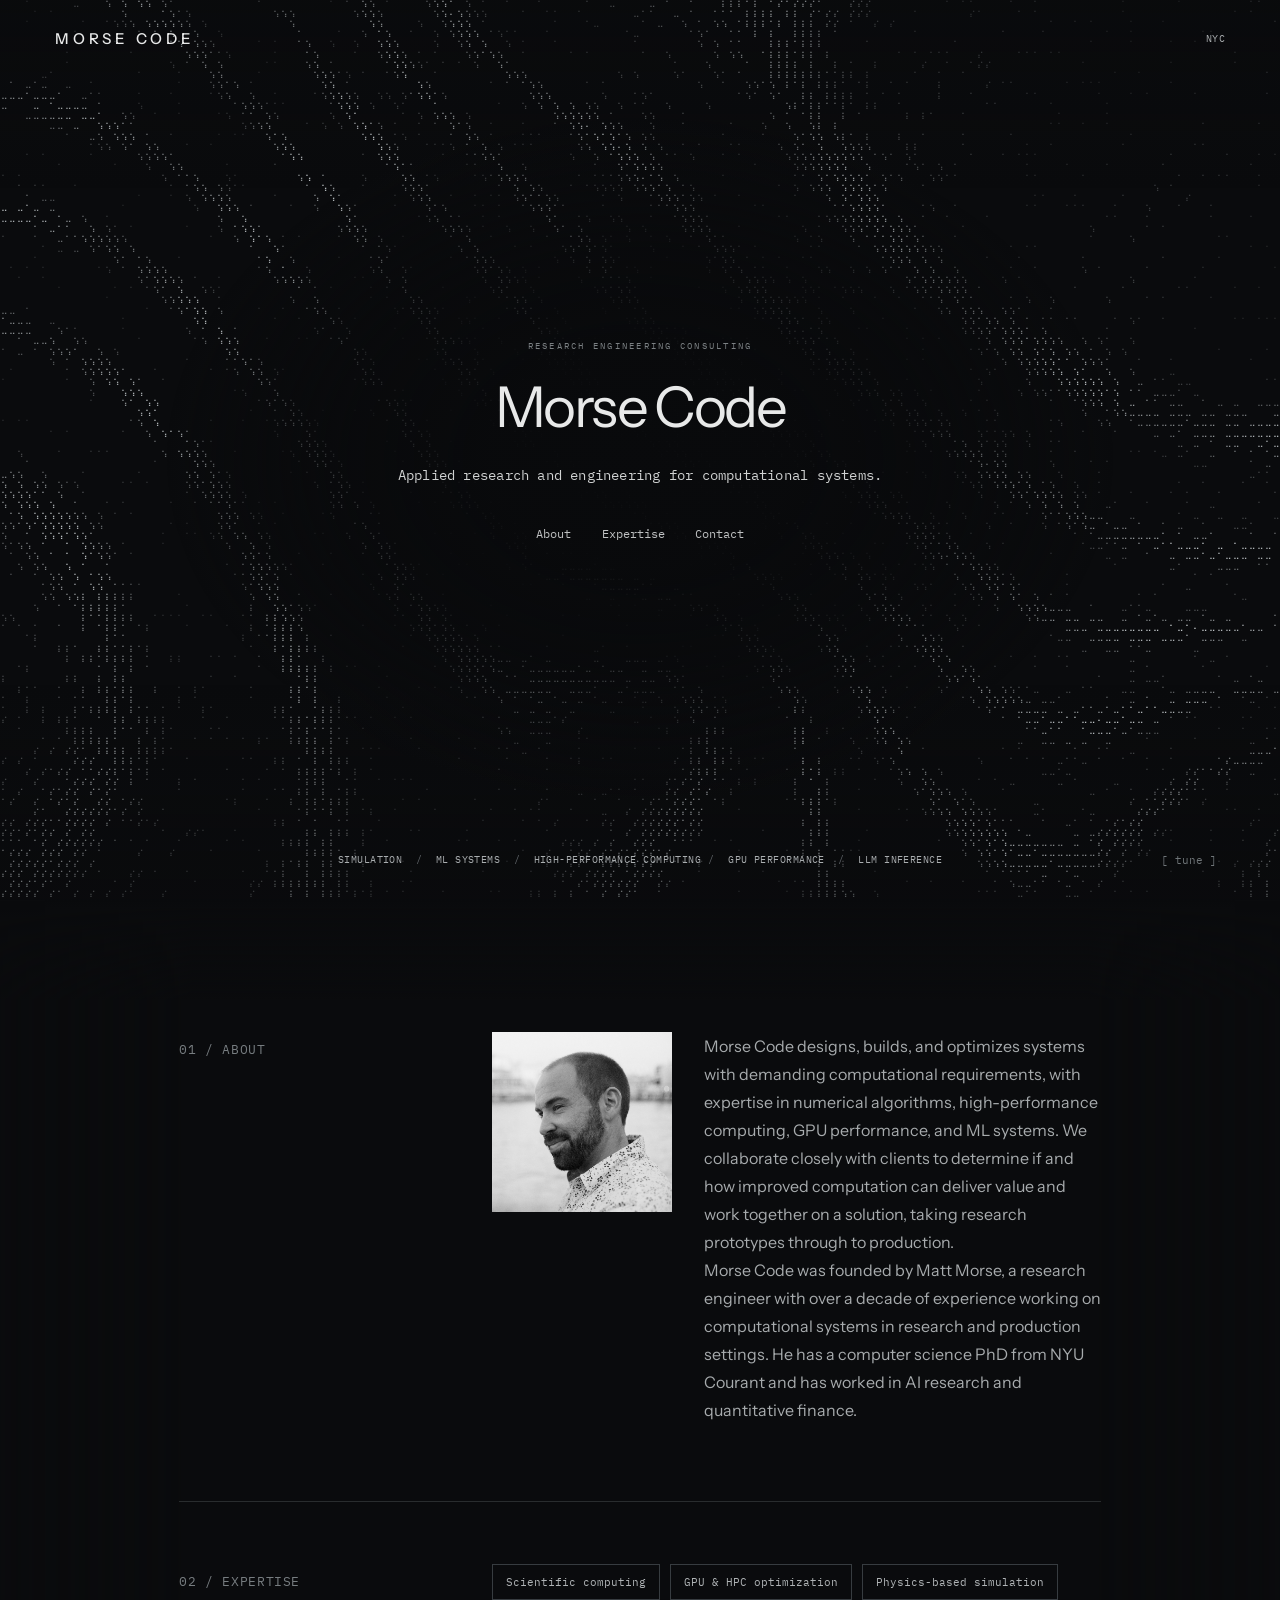
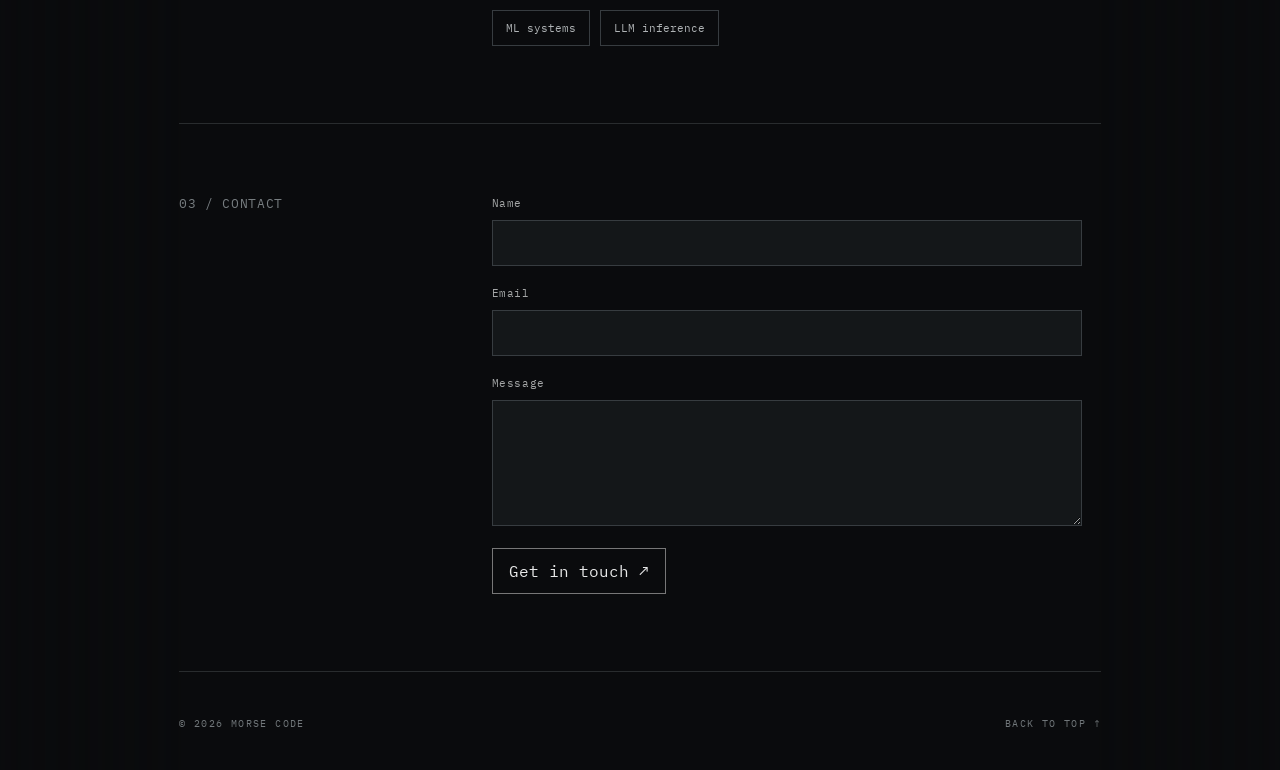
==== index.html @ 9d0ff8ba "init commit" ====
<!doctype html>
<html lang="en">
<head>
  <meta charset="utf-8">
  <meta name="viewport" content="width=device-width, initial-scale=1">
  <meta name="theme-color" content="#0a0b0d">
  <meta name="description" content="Morse Code">
  <title>Morse Code</title>
  <link rel="preconnect" href="https://fonts.googleapis.com">
  <link rel="preconnect" href="https://fonts.gstatic.com" crossorigin>
  <link href="https://fonts.googleapis.com/css2?family=IBM+Plex+Mono:wght@400;500&family=Instrument+Sans:wght@400;500&display=swap" rel="stylesheet">
  <link rel="stylesheet" href="assets/style.css">
  <script src="assets/ascii-flow.js" defer></script>
  <script src="assets/navigation.js" defer></script>
</head>
<body>
  <main>
    <canvas id="ascii-flow" aria-hidden="true"></canvas>
    <header class="topbar">
      <a class="wordmark" href="#top" aria-label="Morse Code"><span class="wordmark-full">MORSE CODE</span><span class="wordmark-short" aria-hidden="true">MC</span></a>
      <span class="location"> NYC  </span>
    </header>
    <section class="hero" id="top" aria-label="Morse Code home">
      <div class="hero-shade" aria-hidden="true"></div>
      <div class="hero-center">
        <div class="eyebrow">RESEARCH ENGINEERING CONSULTING</div>
        <h1>Morse Code</h1>
        <p>Applied research and engineering for computational systems.</p>
        <div class="nav-slot"><nav class="hero-nav" aria-label="Main navigation">
          <a href="#about">About</a>
          <a href="#expertise">Expertise</a>
          <a href="#contact">Contact</a>
        </nav></div>
      </div>
      <div class="hero-bottom">
        <span class="hero-bottom-text">SIMULATION <span>/</span> ML SYSTEMS 
            <span>/</span> HIGH-PERFORMANCE COMPUTING<span>/</span> GPU
            PERFORMANCE <span>/</span> LLM INFERENCE </span>
        <button class="settings-toggle" id="settings-toggle" type="button" aria-controls="flow-settings" aria-expanded="false" aria-label="Customize animation">[ tune ]</button>
      </div>
      <aside class="settings" id="flow-settings" hidden aria-label="Animation settings">
        <div class="settings-head"><span>PARAMETERS</span><button type="button" id="settings-close" aria-label="Close settings">×</button></div>
        <label>Density <input id="density" type="range" min="0.3" max="1" step="0.05" value="1"></label>
        <label>Speed <input id="speed" type="range" min="0" max="2.5" step="0.1" value="0.9"></label>
        <label>Contrast <input id="contrast" type="range" min="0.4" max="1.8" step="0.1" value="1.1"></label>
        <label>Cell size <input id="cell-size" type="range" min="8" max="19" step="1" value="8"></label>
        <button class="settings-reset" type="button" id="settings-reset">Reset defaults</button>
      </aside>
    </section>

    <div class="content">
      <section class="content-section" id="about">
        <div class="section-index">01 / ABOUT</div>
        <div class="about-content">
          <img class="about-photo" src="assets/IMG_7049.jpg" alt="Portrait of Matt Morse">
          <div><p>Morse Code designs, builds, and optimizes systems with demanding computational requirements, with expertise in numerical algorithms, high-performance computing, GPU performance, and ML systems. 
              We collaborate closely with clients to determine if and how improved computation can deliver value and work together on a solution, taking research prototypes through to production.</p>
              <p>Morse Code was founded by Matt Morse, a research engineer with over a decade of experience working on computational systems in research and production settings. 
              He has a computer science PhD from NYU Courant and has worked in AI research and quantitative finance.</p></div>
        </div>
      </section>
      <section class="content-section" id="expertise">
        <div class="section-index">02 / EXPERTISE</div>
        <div><div class="pill-list"><span>Scientific computing</span><span>GPU &amp; HPC optimization</span><span>Physics-based simulation</span><span>ML systems</span><span>LLM inference</span></div></div>
      </section>
      <section class="content-section" id="contact">
        <div class="section-index">03 / CONTACT</div>
        <div>
          <form class="contact-form" action="mailto:hello@morsecode.sh" method="post" enctype="text/plain">
            <label for="contact-name">Name</label>
            <input id="contact-name" name="name" autocomplete="name" required>
            <label for="contact-email">Email</label>
            <input id="contact-email" name="email" type="email" autocomplete="email" required>
            <label for="contact-message">Message</label>
            <textarea id="contact-message" name="message" rows="5" required></textarea>
            <button type="submit">Get in touch ↗</button>
          </form>
        </div>
      </section>
      <footer><span>© 2026 MORSE CODE</span><a href="#top">BACK TO TOP ↑</a></footer>
    </div>
  </main>
</body>
</html>
---- assets/style.css ----
:root{color-scheme:dark;--bg:#0a0b0d;--fg:#e8e9e9;--muted:#a5a7a7;--dim:#777b7e;--line:#292c2e;--mono:'IBM Plex Mono','SFMono-Regular',Consolas,'Liberation Mono',Menlo,monospace;--sans:'Instrument Sans',Arial,Helvetica,sans-serif}
*{box-sizing:border-box}html{scroll-behavior:smooth}body{margin:0;background:var(--bg);color:var(--fg);font-family:var(--mono);-webkit-font-smoothing:antialiased}a{color:inherit;text-decoration:none}button,input{font:inherit}a:focus-visible,button:focus-visible,input:focus-visible{outline:2px solid #fff;outline-offset:4px}
main{position:relative;isolation:isolate}
.hero{position:relative;min-height:670px;height:100svh;overflow:hidden;isolation:isolate;display:flex;flex-direction:column;justify-content:space-between}
#ascii-flow{position:fixed;inset:0;display:block;width:100%;height:100%;z-index:-1}
.hero-shade{pointer-events:none;position:absolute;inset:0;z-index:-1;background:radial-gradient(ellipse max(37vw, min(75vw, calc(334px - 10.7vw))) min(clamp(240px, 38svh, 380px), clamp(240px, 30vw, 380px)) at 50% 51%,rgba(9,10,12,.99) 0%,rgba(9,10,12,.97) 32%,rgba(9,10,12,.75) 61%,rgba(9,10,12,0) 100%),linear-gradient(to bottom,rgba(9,10,12,.25),transparent 21%,transparent 76%,rgba(9,10,12,.3))}
.topbar,.hero-bottom{padding:29px clamp(24px,4.3vw,76px);display:flex;justify-content:space-between;align-items:center;gap:24px;position:relative;z-index:2}.topbar{position:fixed;top:0;left:0;right:0;z-index:20;transition:background .2s}.topbar.nav-docked{background:rgba(10,11,13,.94)}
.wordmark{font-family:var(--sans);font-size:clamp(12px,calc(5px + 1vw),15px);letter-spacing:.25em;font-weight:500;white-space:nowrap}
.wordmark-short{display:none}
.location,.hero-bottom-text{font-size:10px;letter-spacing:.045em;color:#aaaeb0}.location{font-size:clamp(8px,calc(3.33px + .667vw),10px)}.sep,.hero-bottom-text span{color:#62676b;padding:0 7px}
.hero-center{position:absolute;left:0;right:0;top:49%;transform:translateY(-50%);z-index:1;text-align:center;padding:0 22px}.eyebrow{font-size:9px;letter-spacing:.25em;color:#7b8083;margin-bottom:27px}
h1{font-family:var(--sans);font-size:clamp(44px,4.4vw,72px);letter-spacing:-.045em;font-weight:300;line-height:1.03;margin:0 0 27px}.hero-center p{max-width:min(600px, max(44.4vw, min(90vw, calc(400.8px - 12.84vw))));margin:0 auto;font-size:clamp(14px,1.05vw,17px);letter-spacing:.015em;color:#d0d2d2;line-height:1.8}
.nav-slot{margin-top:38px;min-height:14px}.hero-nav{display:flex;justify-content:center;gap:clamp(22px,2.4vw,40px)}.topbar .hero-nav{position:absolute;left:50%;top:50%;transform:translate(-50%,-50%);white-space:nowrap}.hero-nav a{color:#bfc1c2;font-size:12px;transition:color .18s}.hero-nav a:hover,.email-link:hover{color:white}
.hero-bottom{justify-content:center;min-height:81px;margin-top:auto}.settings-toggle{position:absolute;right:clamp(24px,4.3vw,76px);border:0;background:none;color:#6f7578;font-size:11px;cursor:pointer;padding:8px}.settings-toggle:hover{color:#ddd}
.settings{position:absolute;right:clamp(24px,4.3vw,76px);bottom:81px;width:264px;padding:22px;background:#141719ee;border:1px solid #3a3e41;z-index:10;box-shadow:0 12px 50px #0009;backdrop-filter:blur(12px)}.settings[hidden]{display:none}.settings-head{display:flex;justify-content:space-between;align-items:center;margin-bottom:24px;font-size:11px;letter-spacing:.12em}.settings-head button{border:0;background:none;color:#eee;font-size:22px;cursor:pointer}.settings label{display:flex;justify-content:space-between;align-items:center;gap:20px;margin:16px 0;color:#c7c9ca;font-size:11px}.settings input{width:112px;accent-color:#b3b6b7}.settings-reset{margin-top:10px;background:transparent;border:1px solid #565c60;padding:9px 14px;color:#b9bcbc;font-size:10px;cursor:pointer}
.content{position:relative;isolation:isolate;max-width:1050px;margin:0 auto;padding:70px clamp(24px,5vw,80px) 22px}.content::before{content:"";position:absolute;z-index:-1;top:0;bottom:0;left:50%;width:100vw;transform:translateX(-50%);pointer-events:none;background:linear-gradient(to bottom,transparent,#0a0b0d 100px) center/100% 100% no-repeat;mask-image:linear-gradient(to right,rgba(0,0,0,.35),#000 15%,#000 85%,rgba(0,0,0,.35))}.content-section{display:grid;grid-template-columns:minmax(120px,1fr) 2.3fr;gap:48px;padding:62px 0 77px;border-bottom:1px solid var(--line);scroll-margin-top:90px}.section-index{font-size:13px;color:#777d80;letter-spacing:.05em;padding-top:9px}.content h2{font-family:var(--sans);font-weight:400;font-size:clamp(27px,3vw,40px);letter-spacing:-.025em;line-height:1.15;margin:0 0 25px}.content p{font-family:var(--sans);font-size:16px;color:#a7abad;line-height:1.75;max-width:590px;margin:0}.pill-list{display:flex;gap:10px;flex-wrap:wrap;max-width:620px}.pill-list span{padding:10px 13px;border:1px solid #373c40;color:#afb3b5;font-size:11px}.email-link{color:#e8eaeb;border-bottom:1px solid #777;padding-bottom:4px}.content .placeholder-note{font-family:var(--mono);font-size:10px;color:#676c6e;margin-top:18px}.content footer{display:flex;justify-content:space-between;gap:20px;padding:45px 0 18px;font-size:10px;letter-spacing:.14em;color:#71777a}
.about-content{display:grid;grid-template-columns:minmax(120px,180px) minmax(0,1fr);gap:32px;align-items:start}.about-photo{display:block;width:100%;aspect-ratio:1;object-fit:cover}.about-photo-placeholder{display:grid;place-items:center;border:1px solid var(--line);color:var(--dim);font-size:10px;letter-spacing:.14em}
.contact-form{display:grid;gap:10px;max-width:590px}.contact-form label{margin-top:10px;color:var(--muted);font-size:11px;letter-spacing:.05em}.contact-form input,.contact-form textarea{width:100%;padding:12px;border:1px solid #373c40;background:#141719;color:var(--fg);font:inherit}.contact-form textarea{resize:vertical}.contact-form input:focus-visible,.contact-form textarea:focus-visible{outline:2px solid #fff;outline-offset:4px}.contact-form button{justify-self:start;margin-top:12px;padding:12px 16px;border:1px solid #777;background:transparent;color:var(--fg);cursor:pointer}.contact-form button:hover{border-color:#fff;color:#fff}.contact-form .placeholder-note{margin-top:0}
@media(max-width:700px){.content::before{mask-image:none;background:linear-gradient(to bottom,transparent,rgba(10,11,13,.96) 100px)}.about-content{grid-template-columns:1fr}.about-photo{max-width:180px;justify-self:center}.hero{min-height:590px}.topbar{padding-top:25px}.location{text-align:right}.topbar.nav-docked .location{display:none}.topbar.nav-docked .hero-nav{position:static;transform:none;margin-left:auto;flex-wrap:nowrap}.topbar.nav-docked{gap:12px}.eyebrow{font-size:8px;letter-spacing:.13em}h1{font-size:clamp(42px,10vw,44px)}.hero-center p{font-size:12px}.hero-nav{gap:18px;flex-wrap:wrap}.hero-nav a{font-size:11px}.hero-bottom{padding-bottom:24px}.hero-bottom-text{max-width:260px;text-align:center;line-height:1.8;font-size:8px}.settings-toggle{right:15px;bottom:19px}.settings{right:17px;bottom:75px}.content-section{grid-template-columns:1fr;gap:25px;padding:52px 0}.content{padding-top:15px}.content p{font-size:15px}}
@media(max-width:500px){.wordmark{position:relative;max-width:140px;overflow:hidden;transition:max-width .3s ease}.wordmark-full{display:block;transition:opacity .2s ease}.wordmark-short{display:block;position:absolute;left:0;top:0;opacity:0;transition:opacity .2s ease}.topbar.nav-docked .wordmark{max-width:25px}.topbar.nav-docked .wordmark-full{opacity:0}.topbar.nav-docked .wordmark-short{opacity:1}}
@media(prefers-reduced-motion:reduce){html{scroll-behavior:auto}.wordmark,.wordmark-full,.wordmark-short{transition:none}}
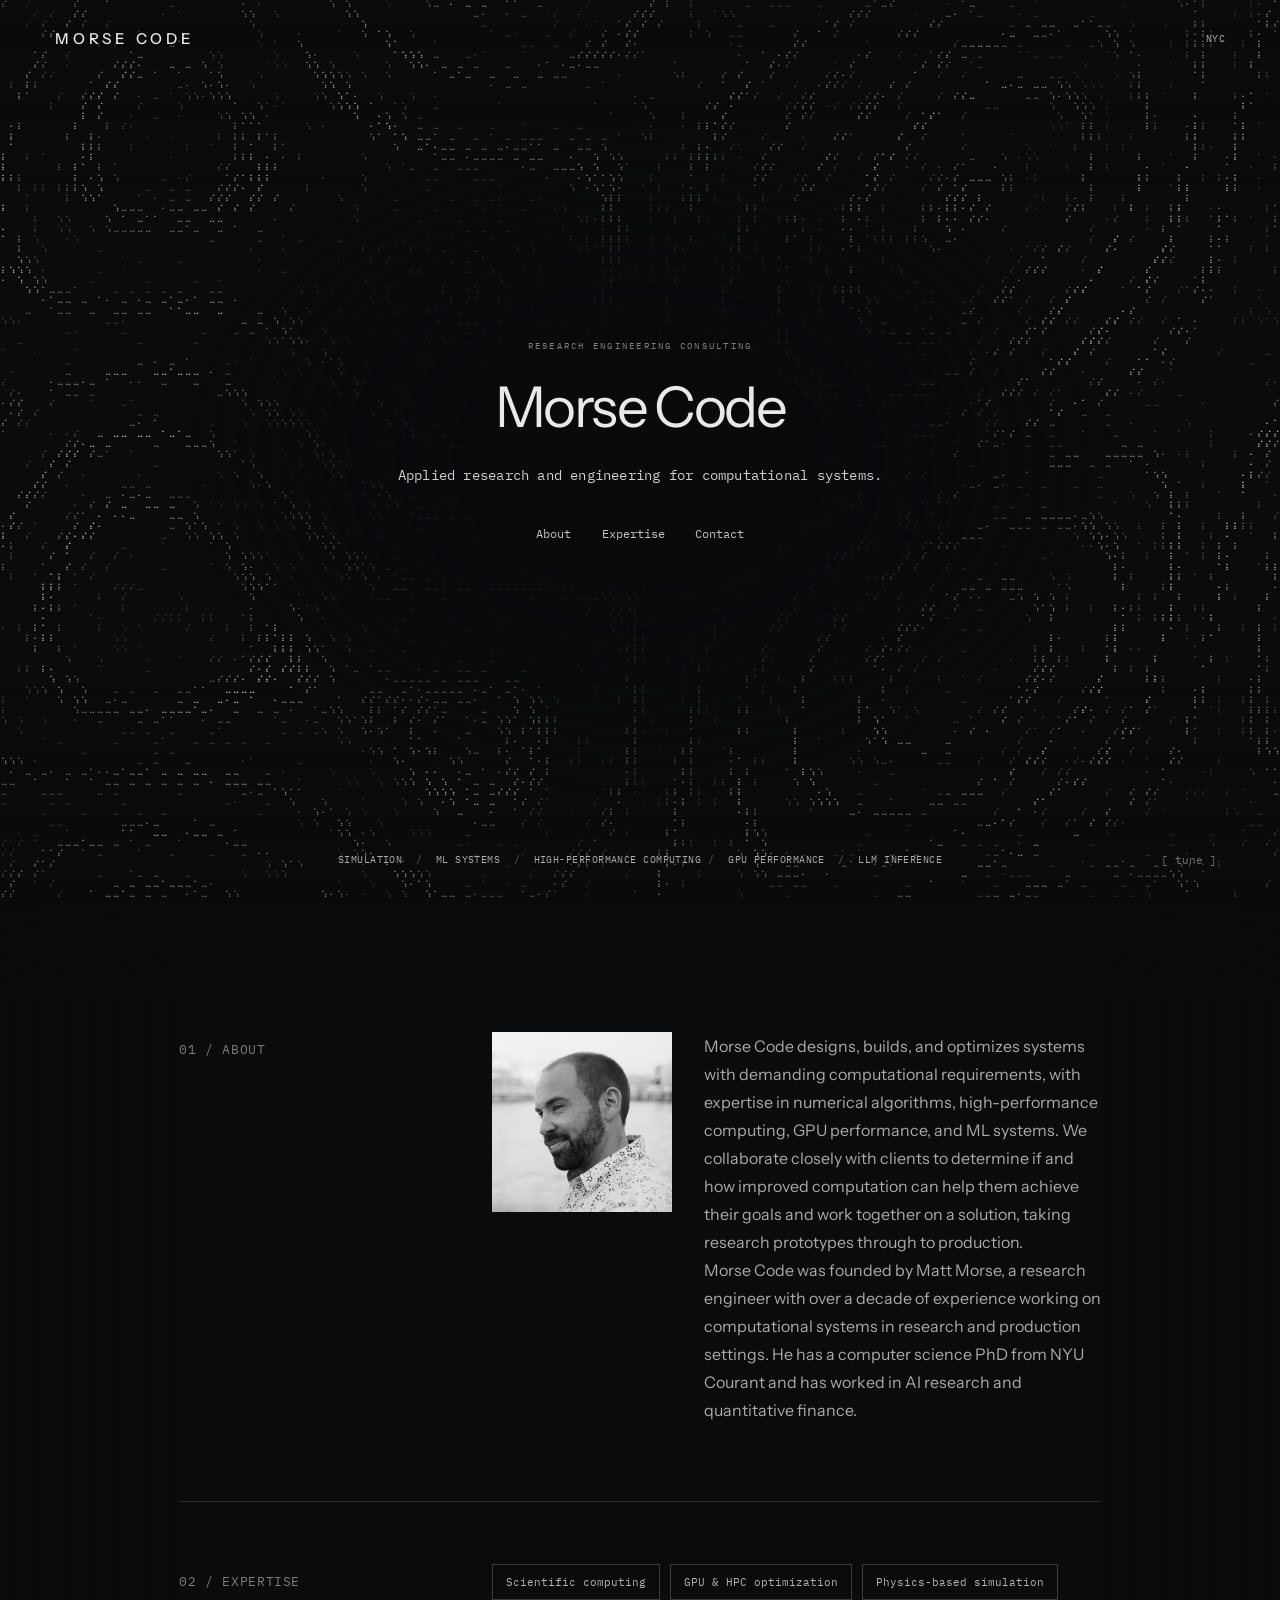
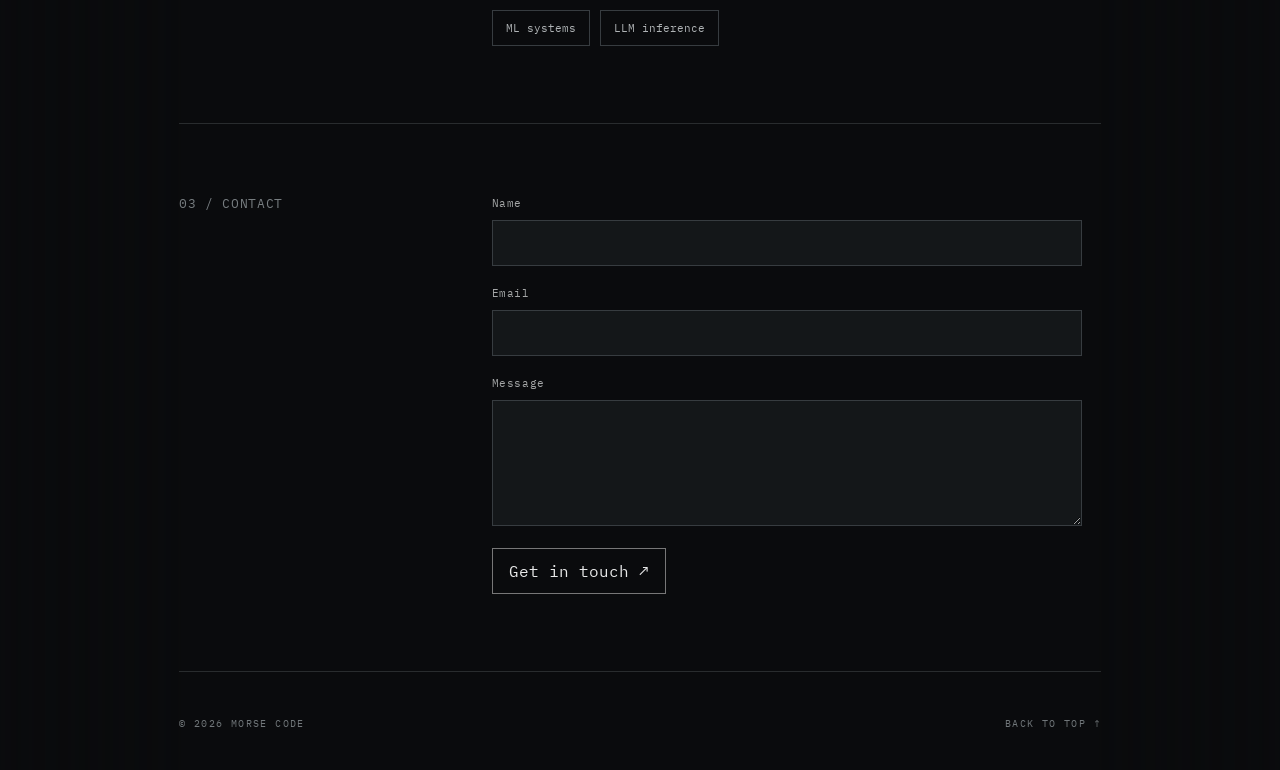
==== commit 80f74db4: "migrate forced flow to full fluid solve" ====
--- a/index.html
+++ b/index.html
@@ -10,7 +10,7 @@
   <link rel="preconnect" href="https://fonts.gstatic.com" crossorigin>
   <link href="https://fonts.googleapis.com/css2?family=IBM+Plex+Mono:wght@400;500&family=Instrument+Sans:wght@400;500&display=swap" rel="stylesheet">
   <link rel="stylesheet" href="assets/style.css">
-  <script src="assets/ascii-flow.js" defer></script>
+  <script src="assets/ascii-flow-fluid.js" defer></script>
   <script src="assets/navigation.js" defer></script>
 </head>
 <body>
@@ -40,8 +40,8 @@
       </div>
       <aside class="settings" id="flow-settings" hidden aria-label="Animation settings">
         <div class="settings-head"><span>PARAMETERS</span><button type="button" id="settings-close" aria-label="Close settings">×</button></div>
-        <label>Density <input id="density" type="range" min="0.3" max="1" step="0.05" value="1"></label>
-        <label>Speed <input id="speed" type="range" min="0" max="2.5" step="0.1" value="0.9"></label>
+        <label>Density <input id="density" type="range" min="0.3" max="1" step="0.05" value=".8"></label>
+        <label>Speed <input id="speed" type="range" min="0" max="2.5" step="0.1" value="0.2"></label>
         <label>Contrast <input id="contrast" type="range" min="0.4" max="1.8" step="0.1" value="1.1"></label>
         <label>Cell size <input id="cell-size" type="range" min="8" max="19" step="1" value="8"></label>
         <button class="settings-reset" type="button" id="settings-reset">Reset defaults</button>
@@ -54,7 +54,7 @@
         <div class="about-content">
           <img class="about-photo" src="assets/IMG_7049.jpg" alt="Portrait of Matt Morse">
           <div><p>Morse Code designs, builds, and optimizes systems with demanding computational requirements, with expertise in numerical algorithms, high-performance computing, GPU performance, and ML systems. 
-              We collaborate closely with clients to determine if and how improved computation can deliver value and work together on a solution, taking research prototypes through to production.</p>
+              We collaborate closely with clients to determine if and how improved computation can help them achieve their goals and work together on a solution, taking research prototypes through to production.</p>
               <p>Morse Code was founded by Matt Morse, a research engineer with over a decade of experience working on computational systems in research and production settings. 
               He has a computer science PhD from NYU Courant and has worked in AI research and quantitative finance.</p></div>
         </div>
--- a/assets/style.css
+++ b/assets/style.css
@@ -12,7 +12,7 @@
 h1{font-family:var(--sans);font-size:clamp(44px,4.4vw,72px);letter-spacing:-.045em;font-weight:300;line-height:1.03;margin:0 0 27px}.hero-center p{max-width:min(600px, max(44.4vw, min(90vw, calc(400.8px - 12.84vw))));margin:0 auto;font-size:clamp(14px,1.05vw,17px);letter-spacing:.015em;color:#d0d2d2;line-height:1.8}
 .nav-slot{margin-top:38px;min-height:14px}.hero-nav{display:flex;justify-content:center;gap:clamp(22px,2.4vw,40px)}.topbar .hero-nav{position:absolute;left:50%;top:50%;transform:translate(-50%,-50%);white-space:nowrap}.hero-nav a{color:#bfc1c2;font-size:12px;transition:color .18s}.hero-nav a:hover,.email-link:hover{color:white}
 .hero-bottom{justify-content:center;min-height:81px;margin-top:auto}.settings-toggle{position:absolute;right:clamp(24px,4.3vw,76px);border:0;background:none;color:#6f7578;font-size:11px;cursor:pointer;padding:8px}.settings-toggle:hover{color:#ddd}
-.settings{position:absolute;right:clamp(24px,4.3vw,76px);bottom:81px;width:264px;padding:22px;background:#141719ee;border:1px solid #3a3e41;z-index:10;box-shadow:0 12px 50px #0009;backdrop-filter:blur(12px)}.settings[hidden]{display:none}.settings-head{display:flex;justify-content:space-between;align-items:center;margin-bottom:24px;font-size:11px;letter-spacing:.12em}.settings-head button{border:0;background:none;color:#eee;font-size:22px;cursor:pointer}.settings label{display:flex;justify-content:space-between;align-items:center;gap:20px;margin:16px 0;color:#c7c9ca;font-size:11px}.settings input{width:112px;accent-color:#b3b6b7}.settings-reset{margin-top:10px;background:transparent;border:1px solid #565c60;padding:9px 14px;color:#b9bcbc;font-size:10px;cursor:pointer}
+.settings{position:absolute;right:clamp(24px,4.3vw,76px);bottom:81px;width:264px;padding:22px;background:#141719ee;border:1px solid #3a3e41;z-index:10;box-shadow:0 12px 50px #0009;backdrop-filter:blur(12px)}.settings[hidden]{display:none}.settings-head{display:flex;justify-content:space-between;align-items:center;margin-bottom:24px;font-size:11px;letter-spacing:.12em}.settings-head button{border:0;background:none;color:#eee;font-size:22px;cursor:pointer}.settings label{display:flex;justify-content:space-between;align-items:center;gap:20px;margin:16px 0;color:#c7c9ca;font-size:11px}.settings input{width:112px;accent-color:#b3b6b7}.settings .flow-quality-note{margin:-8px 0 16px;color:#a5a7a7;font-size:10px;line-height:1.5}.settings-reset{margin-top:10px;background:transparent;border:1px solid #565c60;padding:9px 14px;color:#b9bcbc;font-size:10px;cursor:pointer}
 .content{position:relative;isolation:isolate;max-width:1050px;margin:0 auto;padding:70px clamp(24px,5vw,80px) 22px}.content::before{content:"";position:absolute;z-index:-1;top:0;bottom:0;left:50%;width:100vw;transform:translateX(-50%);pointer-events:none;background:linear-gradient(to bottom,transparent,#0a0b0d 100px) center/100% 100% no-repeat;mask-image:linear-gradient(to right,rgba(0,0,0,.35),#000 15%,#000 85%,rgba(0,0,0,.35))}.content-section{display:grid;grid-template-columns:minmax(120px,1fr) 2.3fr;gap:48px;padding:62px 0 77px;border-bottom:1px solid var(--line);scroll-margin-top:90px}.section-index{font-size:13px;color:#777d80;letter-spacing:.05em;padding-top:9px}.content h2{font-family:var(--sans);font-weight:400;font-size:clamp(27px,3vw,40px);letter-spacing:-.025em;line-height:1.15;margin:0 0 25px}.content p{font-family:var(--sans);font-size:16px;color:#a7abad;line-height:1.75;max-width:590px;margin:0}.pill-list{display:flex;gap:10px;flex-wrap:wrap;max-width:620px}.pill-list span{padding:10px 13px;border:1px solid #373c40;color:#afb3b5;font-size:11px}.email-link{color:#e8eaeb;border-bottom:1px solid #777;padding-bottom:4px}.content .placeholder-note{font-family:var(--mono);font-size:10px;color:#676c6e;margin-top:18px}.content footer{display:flex;justify-content:space-between;gap:20px;padding:45px 0 18px;font-size:10px;letter-spacing:.14em;color:#71777a}
 .about-content{display:grid;grid-template-columns:minmax(120px,180px) minmax(0,1fr);gap:32px;align-items:start}.about-photo{display:block;width:100%;aspect-ratio:1;object-fit:cover}.about-photo-placeholder{display:grid;place-items:center;border:1px solid var(--line);color:var(--dim);font-size:10px;letter-spacing:.14em}
 .contact-form{display:grid;gap:10px;max-width:590px}.contact-form label{margin-top:10px;color:var(--muted);font-size:11px;letter-spacing:.05em}.contact-form input,.contact-form textarea{width:100%;padding:12px;border:1px solid #373c40;background:#141719;color:var(--fg);font:inherit}.contact-form textarea{resize:vertical}.contact-form input:focus-visible,.contact-form textarea:focus-visible{outline:2px solid #fff;outline-offset:4px}.contact-form button{justify-self:start;margin-top:12px;padding:12px 16px;border:1px solid #777;background:transparent;color:var(--fg);cursor:pointer}.contact-form button:hover{border-color:#fff;color:#fff}.contact-form .placeholder-note{margin-top:0}
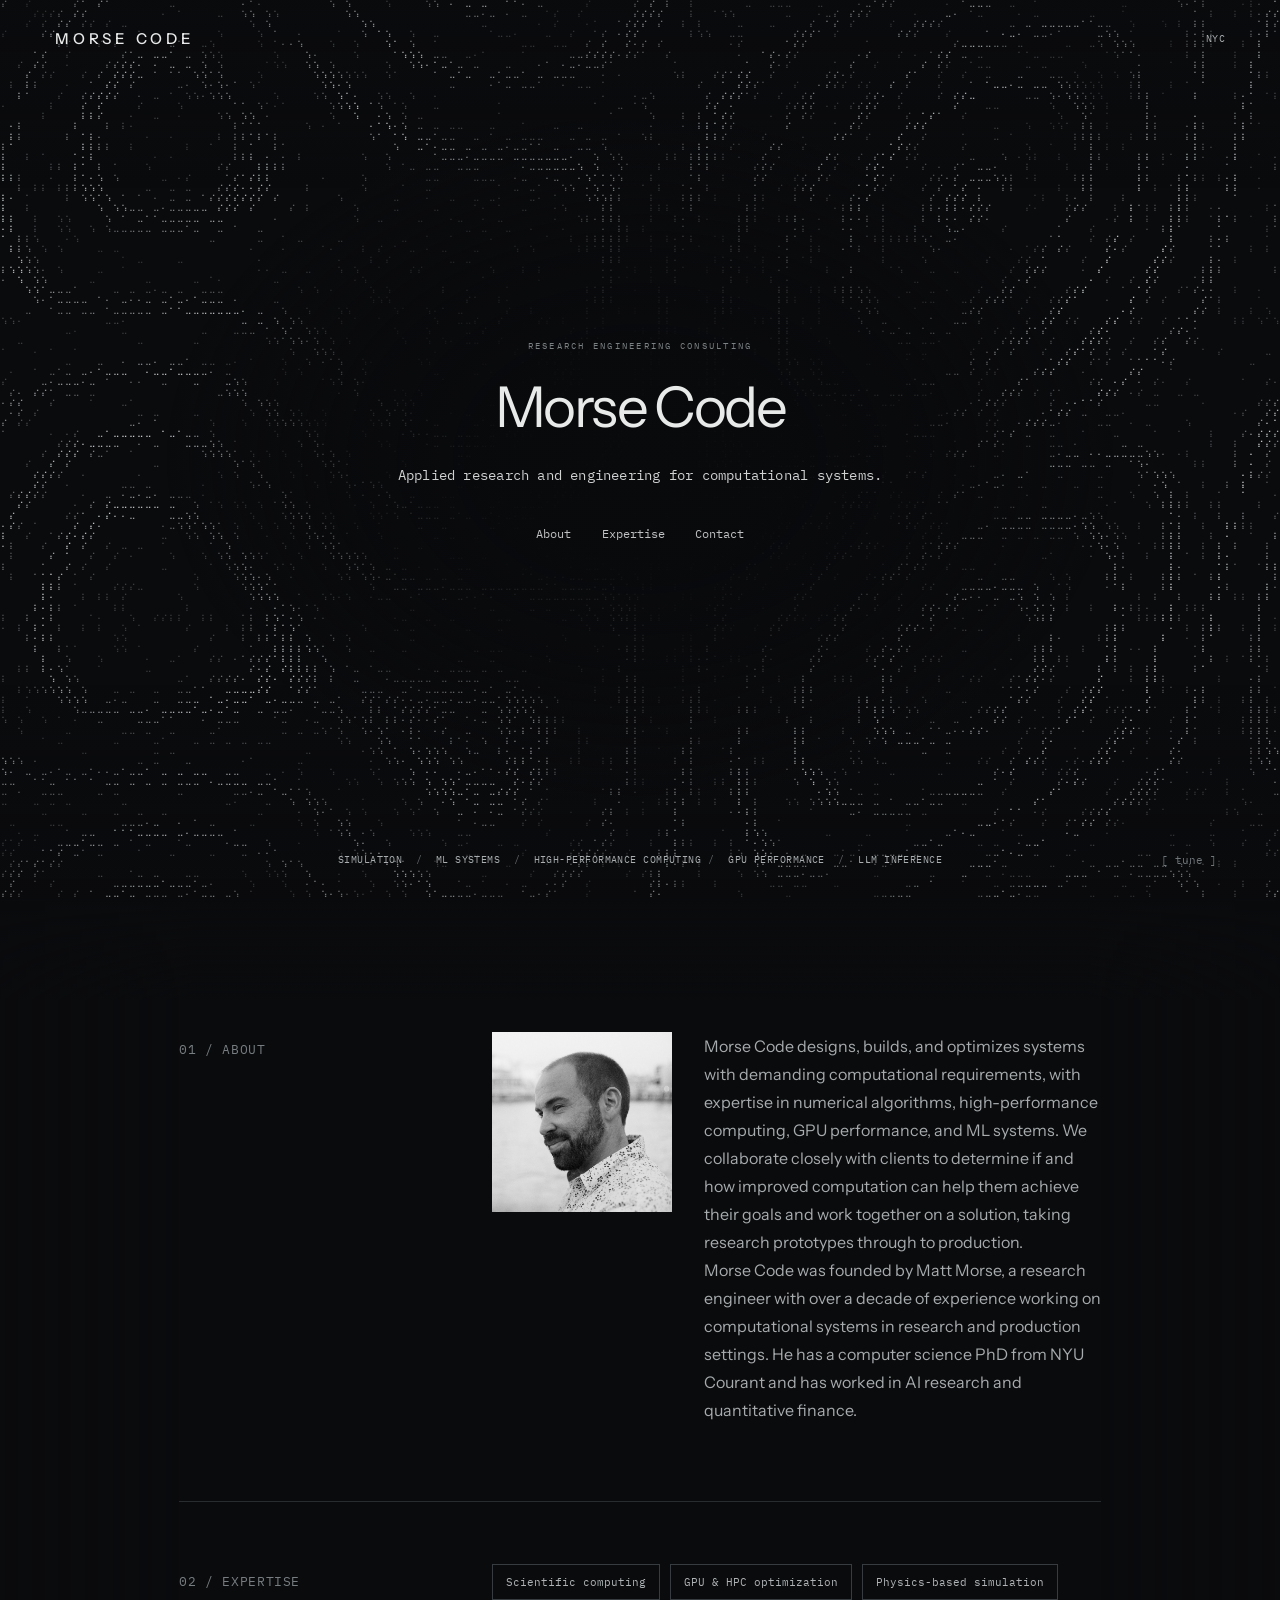
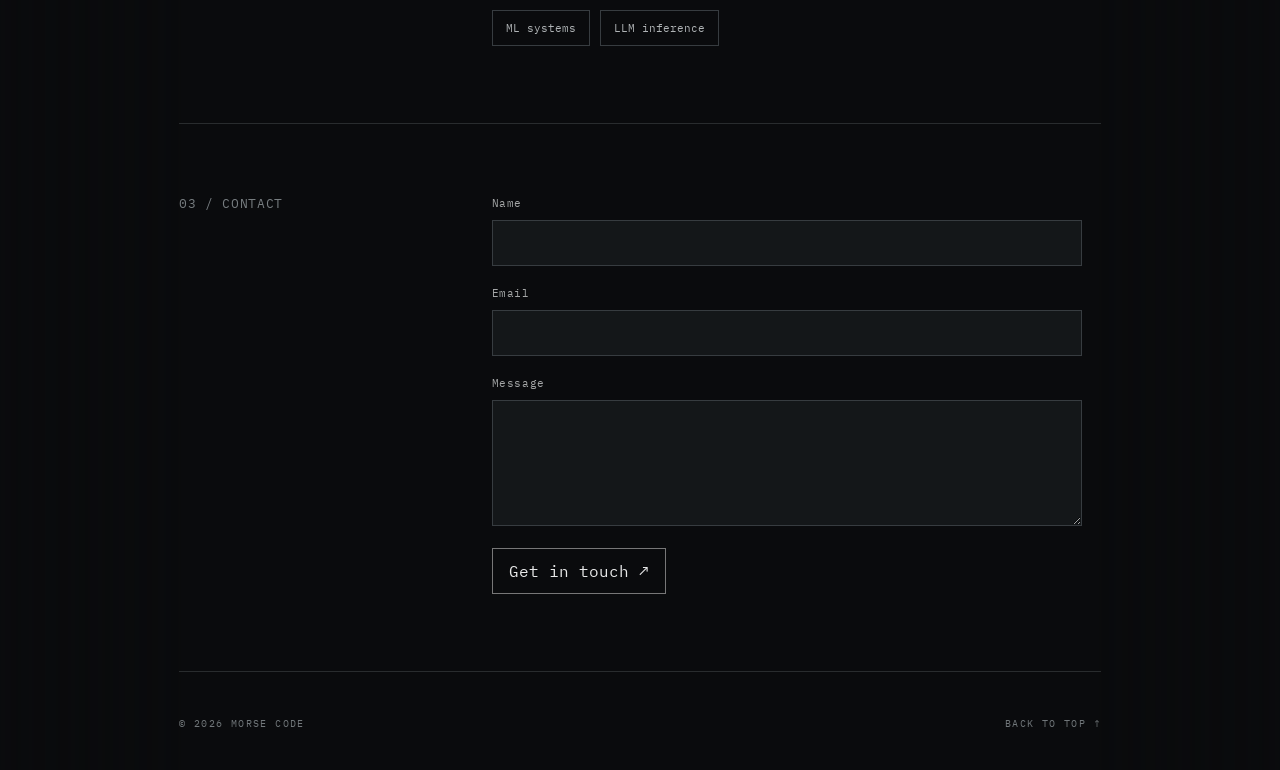
==== commit c6def9b7: "increase default density to 1" ====
--- a/index.html
+++ b/index.html
@@ -40,7 +40,7 @@
       </div>
       <aside class="settings" id="flow-settings" hidden aria-label="Animation settings">
         <div class="settings-head"><span>PARAMETERS</span><button type="button" id="settings-close" aria-label="Close settings">×</button></div>
-        <label>Density <input id="density" type="range" min="0.3" max="1" step="0.05" value=".8"></label>
+        <label>Density <input id="density" type="range" min="0.3" max="1" step="0.05" value="1"></label>
         <label>Speed <input id="speed" type="range" min="0" max="2.5" step="0.1" value="0.2"></label>
         <label>Contrast <input id="contrast" type="range" min="0.4" max="1.8" step="0.1" value="1.1"></label>
         <label>Cell size <input id="cell-size" type="range" min="8" max="19" step="1" value="8"></label>
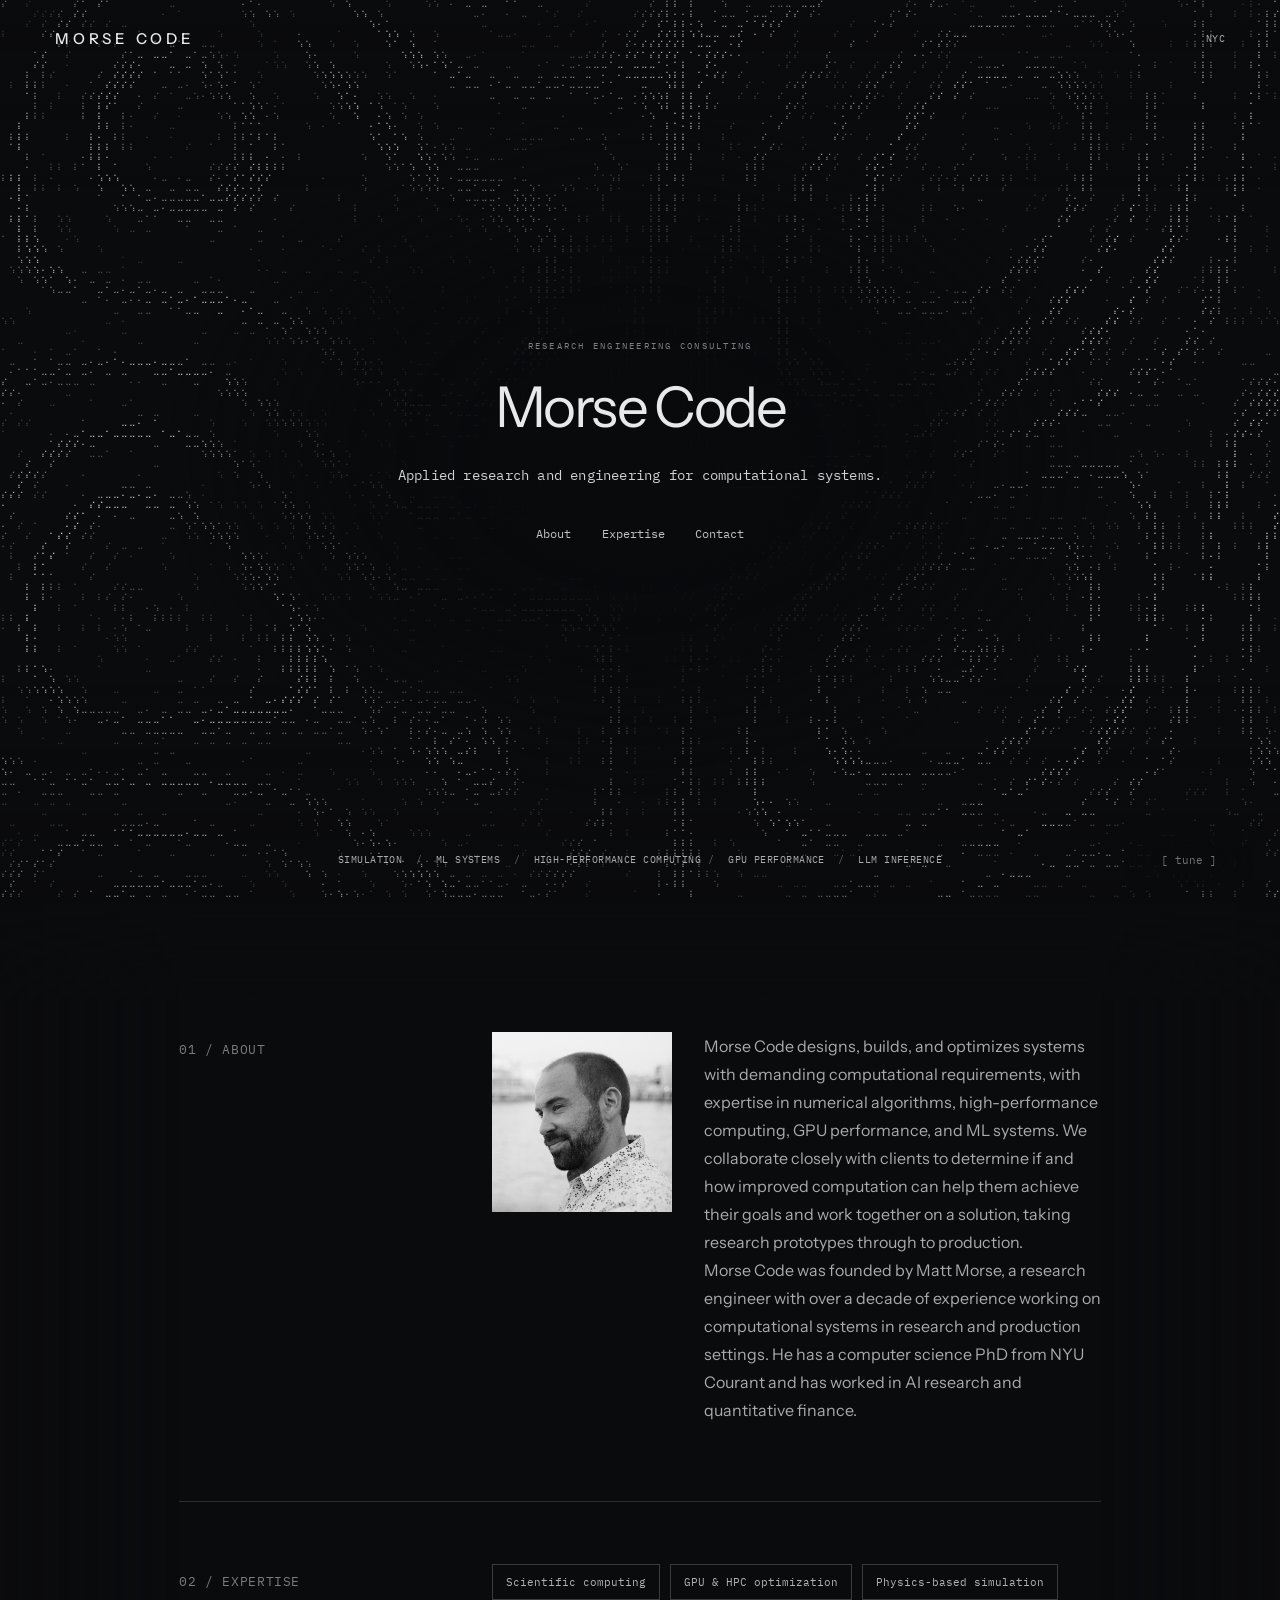
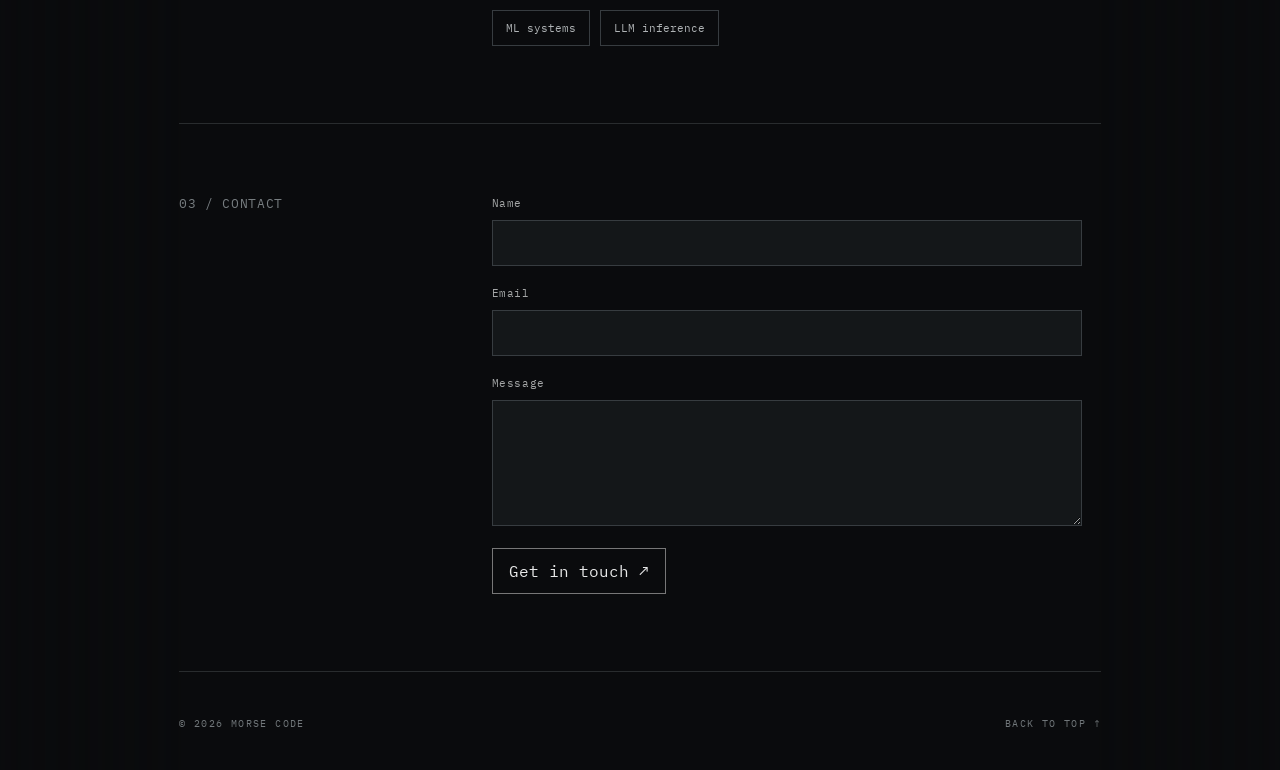
==== commit 4154551c: "add viscosity to the parameter panel" ====
--- a/index.html
+++ b/index.html
@@ -41,7 +41,8 @@
       <aside class="settings" id="flow-settings" hidden aria-label="Animation settings">
         <div class="settings-head"><span>PARAMETERS</span><button type="button" id="settings-close" aria-label="Close settings">×</button></div>
         <label>Density <input id="density" type="range" min="0.3" max="1" step="0.05" value="1"></label>
-        <label>Speed <input id="speed" type="range" min="0" max="2.5" step="0.1" value="0.2"></label>
+        <label>Speed <input id="speed" type="range" min="0" max="2.5" step="0.1" value="0.4"></label>
+        <div id="viscosity-setting" hidden><label>Viscosity <input id="viscosity" type="range" min="0.0005" max="0.01" step="0.0005" value="0.003"></label></div>
         <label>Contrast <input id="contrast" type="range" min="0.4" max="1.8" step="0.1" value="1.1"></label>
         <label>Cell size <input id="cell-size" type="range" min="8" max="19" step="1" value="8"></label>
         <button class="settings-reset" type="button" id="settings-reset">Reset defaults</button>
--- a/assets/style.css
+++ b/assets/style.css
@@ -1,9 +1,9 @@
-:root{color-scheme:dark;--bg:#0a0b0d;--fg:#e8e9e9;--muted:#a5a7a7;--dim:#777b7e;--line:#292c2e;--mono:'IBM Plex Mono','SFMono-Regular',Consolas,'Liberation Mono',Menlo,monospace;--sans:'Instrument Sans',Arial,Helvetica,sans-serif}
+:root{color-scheme:dark;--bg:#0a0b0d;--fg:#e8e9e9;--muted:#a5a7a7;--dim:#777b7e;--line:#292c2e;--text-shade:rgba(9,10,12,.99) 0%,rgba(9,10,12,.97) 32%,rgba(9,10,12,.75) 61%,rgba(9,10,12,0) 100%;--mono:'IBM Plex Mono','SFMono-Regular',Consolas,'Liberation Mono',Menlo,monospace;--sans:'Instrument Sans',Arial,Helvetica,sans-serif}
 *{box-sizing:border-box}html{scroll-behavior:smooth}body{margin:0;background:var(--bg);color:var(--fg);font-family:var(--mono);-webkit-font-smoothing:antialiased}a{color:inherit;text-decoration:none}button,input{font:inherit}a:focus-visible,button:focus-visible,input:focus-visible{outline:2px solid #fff;outline-offset:4px}
 main{position:relative;isolation:isolate}
 .hero{position:relative;min-height:670px;height:100svh;overflow:hidden;isolation:isolate;display:flex;flex-direction:column;justify-content:space-between}
 #ascii-flow{position:fixed;inset:0;display:block;width:100%;height:100%;z-index:-1}
-.hero-shade{pointer-events:none;position:absolute;inset:0;z-index:-1;background:radial-gradient(ellipse max(37vw, min(75vw, calc(334px - 10.7vw))) min(clamp(240px, 38svh, 380px), clamp(240px, 30vw, 380px)) at 50% 51%,rgba(9,10,12,.99) 0%,rgba(9,10,12,.97) 32%,rgba(9,10,12,.75) 61%,rgba(9,10,12,0) 100%),linear-gradient(to bottom,rgba(9,10,12,.25),transparent 21%,transparent 76%,rgba(9,10,12,.3))}
+.hero-shade{pointer-events:none;position:absolute;inset:0;z-index:-1;background:radial-gradient(ellipse max(37vw, min(75vw, calc(334px - 10.7vw))) min(clamp(240px, 38svh, 380px), clamp(240px, 30vw, 380px)) at 50% 51%,var(--text-shade)),linear-gradient(to bottom,rgba(9,10,12,.25),transparent 21%,transparent 76%,rgba(9,10,12,.3))}
 .topbar,.hero-bottom{padding:29px clamp(24px,4.3vw,76px);display:flex;justify-content:space-between;align-items:center;gap:24px;position:relative;z-index:2}.topbar{position:fixed;top:0;left:0;right:0;z-index:20;transition:background .2s}.topbar.nav-docked{background:rgba(10,11,13,.94)}
 .wordmark{font-family:var(--sans);font-size:clamp(12px,calc(5px + 1vw),15px);letter-spacing:.25em;font-weight:500;white-space:nowrap}
 .wordmark-short{display:none}
@@ -11,7 +11,9 @@
 .hero-center{position:absolute;left:0;right:0;top:49%;transform:translateY(-50%);z-index:1;text-align:center;padding:0 22px}.eyebrow{font-size:9px;letter-spacing:.25em;color:#7b8083;margin-bottom:27px}
 h1{font-family:var(--sans);font-size:clamp(44px,4.4vw,72px);letter-spacing:-.045em;font-weight:300;line-height:1.03;margin:0 0 27px}.hero-center p{max-width:min(600px, max(44.4vw, min(90vw, calc(400.8px - 12.84vw))));margin:0 auto;font-size:clamp(14px,1.05vw,17px);letter-spacing:.015em;color:#d0d2d2;line-height:1.8}
 .nav-slot{margin-top:38px;min-height:14px}.hero-nav{display:flex;justify-content:center;gap:clamp(22px,2.4vw,40px)}.topbar .hero-nav{position:absolute;left:50%;top:50%;transform:translate(-50%,-50%);white-space:nowrap}.hero-nav a{color:#bfc1c2;font-size:12px;transition:color .18s}.hero-nav a:hover,.email-link:hover{color:white}
-.hero-bottom{justify-content:center;min-height:81px;margin-top:auto}.settings-toggle{position:absolute;right:clamp(24px,4.3vw,76px);border:0;background:none;color:#6f7578;font-size:11px;cursor:pointer;padding:8px}.settings-toggle:hover{color:#ddd}
+.hero-bottom{justify-content:center;min-height:81px;margin-top:auto}.settings-toggle{position:absolute;right:clamp(24px,4.3vw,76px);border:0;background:none;color:#6f7578;font-size:11px;cursor:pointer;padding:8px}
+/* Keep the backdrop in the hero-bottom stacking context, behind the specialty text. */
+.settings-toggle::before{content:"";position:absolute;inset:-16px -28px;z-index:-1;pointer-events:none;background:radial-gradient(ellipse at center,var(--text-shade))}.settings-toggle:hover{color:#ddd}
 .settings{position:absolute;right:clamp(24px,4.3vw,76px);bottom:81px;width:264px;padding:22px;background:#141719ee;border:1px solid #3a3e41;z-index:10;box-shadow:0 12px 50px #0009;backdrop-filter:blur(12px)}.settings[hidden]{display:none}.settings-head{display:flex;justify-content:space-between;align-items:center;margin-bottom:24px;font-size:11px;letter-spacing:.12em}.settings-head button{border:0;background:none;color:#eee;font-size:22px;cursor:pointer}.settings label{display:flex;justify-content:space-between;align-items:center;gap:20px;margin:16px 0;color:#c7c9ca;font-size:11px}.settings input{width:112px;accent-color:#b3b6b7}.settings .flow-quality-note{margin:-8px 0 16px;color:#a5a7a7;font-size:10px;line-height:1.5}.settings-reset{margin-top:10px;background:transparent;border:1px solid #565c60;padding:9px 14px;color:#b9bcbc;font-size:10px;cursor:pointer}
 .content{position:relative;isolation:isolate;max-width:1050px;margin:0 auto;padding:70px clamp(24px,5vw,80px) 22px}.content::before{content:"";position:absolute;z-index:-1;top:0;bottom:0;left:50%;width:100vw;transform:translateX(-50%);pointer-events:none;background:linear-gradient(to bottom,transparent,#0a0b0d 100px) center/100% 100% no-repeat;mask-image:linear-gradient(to right,rgba(0,0,0,.35),#000 15%,#000 85%,rgba(0,0,0,.35))}.content-section{display:grid;grid-template-columns:minmax(120px,1fr) 2.3fr;gap:48px;padding:62px 0 77px;border-bottom:1px solid var(--line);scroll-margin-top:90px}.section-index{font-size:13px;color:#777d80;letter-spacing:.05em;padding-top:9px}.content h2{font-family:var(--sans);font-weight:400;font-size:clamp(27px,3vw,40px);letter-spacing:-.025em;line-height:1.15;margin:0 0 25px}.content p{font-family:var(--sans);font-size:16px;color:#a7abad;line-height:1.75;max-width:590px;margin:0}.pill-list{display:flex;gap:10px;flex-wrap:wrap;max-width:620px}.pill-list span{padding:10px 13px;border:1px solid #373c40;color:#afb3b5;font-size:11px}.email-link{color:#e8eaeb;border-bottom:1px solid #777;padding-bottom:4px}.content .placeholder-note{font-family:var(--mono);font-size:10px;color:#676c6e;margin-top:18px}.content footer{display:flex;justify-content:space-between;gap:20px;padding:45px 0 18px;font-size:10px;letter-spacing:.14em;color:#71777a}
 .about-content{display:grid;grid-template-columns:minmax(120px,180px) minmax(0,1fr);gap:32px;align-items:start}.about-photo{display:block;width:100%;aspect-ratio:1;object-fit:cover}.about-photo-placeholder{display:grid;place-items:center;border:1px solid var(--line);color:var(--dim);font-size:10px;letter-spacing:.14em}
